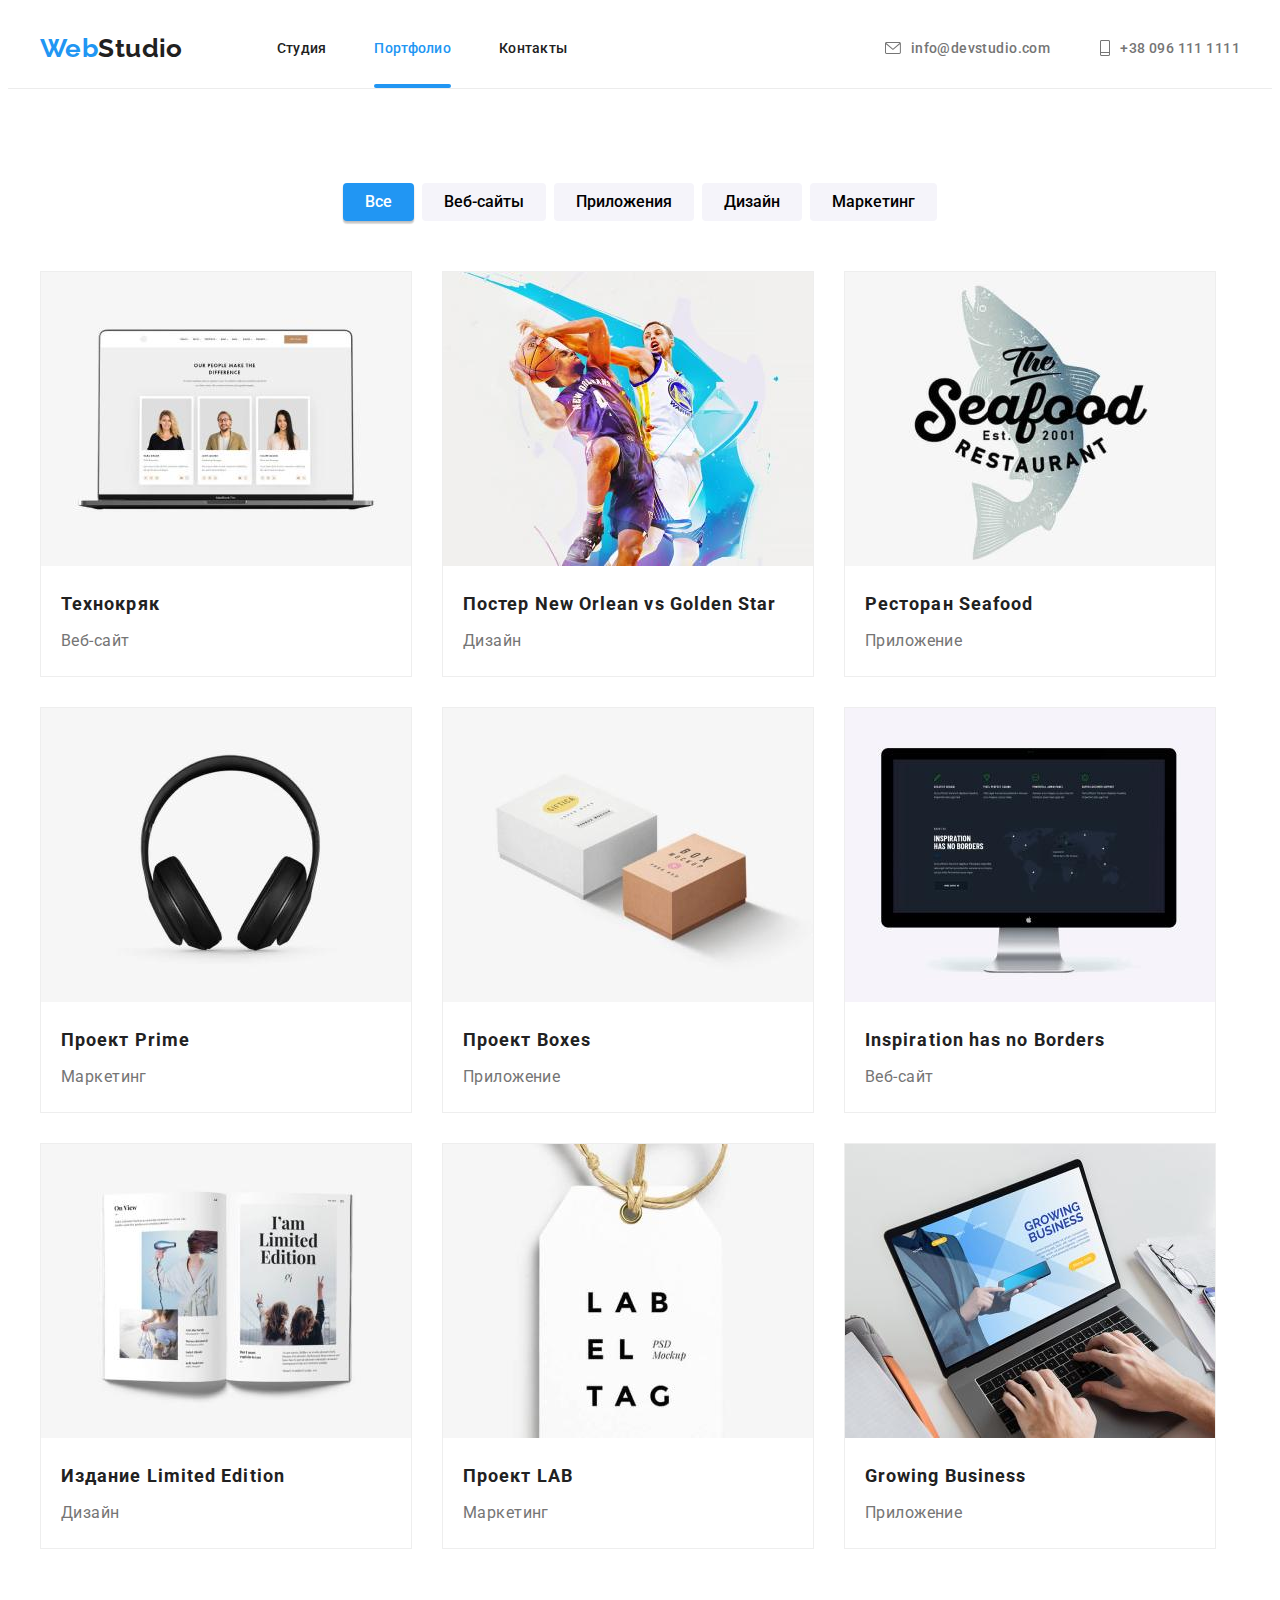
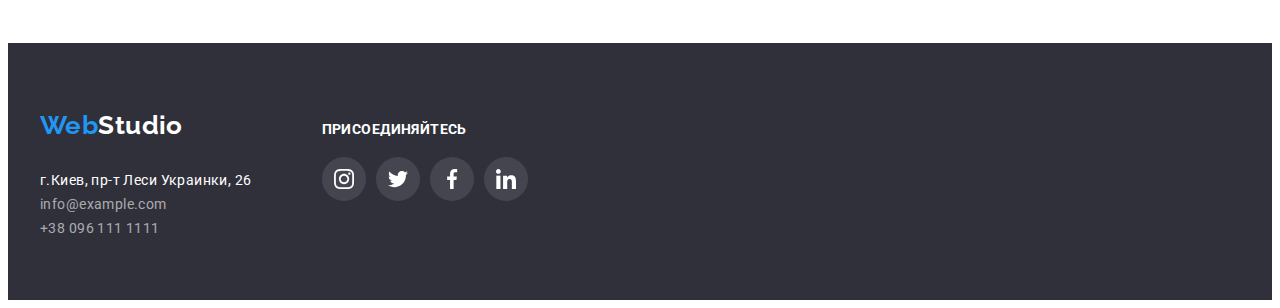
==== portfolio.html @ 5104cfa4 "Initial commit" ====
<!DOCTYPE html>
<html lang="ru">
<head>
    <meta charset="UTF-8">
    <meta http-equiv="X-UA-Compatible" content="IE=edge">
    <meta name="viewport" content="width=device-width, initial-scale=1.0">
    <title>WebStudio</title>
    <link rel="preconnect" href="https://fonts.googleapis.com">
    <link rel="preconnect" href="https://fonts.gstatic.com" crossorigin>
    <link
        href="https://fonts.googleapis.com/css2?family=Raleway:ital,wght@0,700;1,700&family=Roboto:ital,wght@0,400;0,500;0,700;0,900;1,400;1,500;1,700;1,900&display=swap"
        rel="stylesheet">
    <link rel="stylesheet" href="https://cdnjs.cloudflare.com/ajax/libs/modern-normalize/1.1.0/modern-normalize.min.css"
        integrity="sha512-wpPYUAdjBVSE4KJnH1VR1HeZfpl1ub8YT/NKx4PuQ5NmX2tKuGu6U/JRp5y+Y8XG2tV+wKQpNHVUX03MfMFn9Q=="
        crossorigin="anonymous" referrerpolicy="no-referrer" />
    <link rel="stylesheet" href="./css/style.css">
</head>
<body>
    <header>
        <div class="header-navigation container">
            <nav class="navigation">
                <a href="./index.html" class="logo link"><span>Web</span>Studio</a>
                <ul class="site-nav list">
                    <li><a href="./index.html" class="link ">Студия</a></li>
                    <li><a href="./portfolio.html" class="link current">Портфолио</a></li>
                    <li><a href="./index.html" class="link">Контакты</a></li>
                </ul>
            </nav>
            <ul class="contact-nav list">
                <li>
                    <a href="mailto:info@devstudio.com" class="link">
                    <svg class="contact-icon" height="12" width="16">
                        <use href="./images/icons.svg#mail"></use>
                    </svg>
                        info@devstudio.com
                    </a>
                </li>
                <li>
                    <a href="tel:+380961111111" class="link">
                        <svg class="contact-icon" height="16" width="10">
                            <use href="./images/icons.svg#phone"></use>
                        </svg>
                        +38 096 111 1111
                    </a>
                </li>
            </ul>
        </div>
    </header>

    <main>
        <section class="section section-works"> 
            <div class="container">
                <h1 class="visually-hidden">Работы</h1>
                <ul class="list btn-list">
                    <li class="btn-item"><button type="button" class="button active">Все</button></li>
                    <li class="btn-item"><button type="button" class="button">Веб-сайты</button></li>
                    <li class="btn-item"><button type="button" class="button">Приложения</button></li>
                    <li class="btn-item"><button type="button" class="button">Дизайн</button></li>
                    <li class="btn-item"><button type="button" class="button">Маркетинг</button></li>
                </ul>
                <ul class="list works">
                    <li class="item">
                        <a href="http://" target="_blank" rel="noopener noreferrer" >
                            <div class="item-overlay">
                                <div class="overlay">
                                <img src="./images/works/img-1.jpg" width="370" height="294" alt="Технокряк">
                                    <p class="work-description">Ресурс предлагает комплексные предложения с разным уровнем функционала и сервисов.
                                        Все это позволит посетителю получить
                                        исчерпывающие сведения о компании или частном лице.
                                    </p>
                                </div>
                            </div>
                            <div class="thumb">
                                <h2 class="title">Технокряк</h2>
                                <p class="description">Веб-сайт</p>
                            </div>
                        </a>
                    </li>
                    <li class="item">
                        <a href="http://" target="_blank" rel="noopener noreferrer">
                            <div class="item-overlay">
                                <div class="overlay">
                                <img src="./images/works/img-2.jpg" width="370" height="294" alt="Постер New Orlean vs Golden Star">
                                    <p class="work-description">Ресурс предлагает комплексные предложения с разным уровнем функционала и сервисов.
                                        Все
                                        это позволит посетителю получить
                                        исчерпывающие сведения о компании или частном лице.
                                    </p>
                                </div>
                            </div>
                            <div class="thumb">
                                <h2 class="title">Постер New Orlean vs Golden Star</h2>
                                <p class="description">Дизайн</p>
                            </div>
                        </a>
                    </li>
                    <li class="item">
                        <a href="http://" target="_blank" rel="noopener noreferrer">
                            <div class="item-overlay">
                                <div class="overlay">
                                <img src="./images/works/img-3.jpg" width="370" height="294" alt="Ресторан Seafood">
                                    <p class="work-description">Ресурс предлагает комплексные предложения с разным уровнем функционала и сервисов.
                                        Все
                                        это позволит посетителю получить
                                        исчерпывающие сведения о компании или частном лице.
                                    </p>
                                </div>
                            </div>
                            <div class="thumb">
                                <h2 class="title">Ресторан Seafood</h2>
                                <p class="description">Приложение</p>
                            </div>
                        </a>
                    </li>
                    <li class="item">
                        <a href="http://" target="_blank" rel="noopener noreferrer">
                            <div class="item-overlay">
                                <div class="overlay">
                                <img src="./images/works/img-4.jpg" width="370" height="294" alt="Проект Prime">
                                    <p class="work-description">Ресурс предлагает комплексные предложения с разным уровнем функционала и сервисов.
                                        Все
                                        это позволит посетителю получить
                                        исчерпывающие сведения о компании или частном лице.
                                    </p>
                                </div>
                            </div>
                            <div class="thumb">
                                <h2 class="title">Проект Prime</h2>
                                <p class="description">Маркетинг</p>
                            </div>
                        </a>                        
                    </li>
                    <li class="item">
                        <a href="http://" target="_blank" rel="noopener noreferrer">
                            <div class="item-overlay">
                                <div class="overlay">
                                <img src="./images/works/img-5.jpg" width="370" height="294" alt="Проект Boxes">
                                    <p class="work-description">Ресурс предлагает комплексные предложения с разным уровнем функционала и сервисов.
                                        Все
                                        это позволит посетителю получить
                                        исчерпывающие сведения о компании или частном лице.
                                    </p>
                                </div>
                            </div>
                            <div class="thumb">
                                <h2 class="title">Проект Boxes</h2>
                                <p class="description">Приложение</p>
                            </div>
                        </a>                        
                    </li>
                    <li class="item">
                        <a href="http://" target="_blank" rel="noopener noreferrer">
                            <div class="item-overlay">
                                <div class="overlay">
                                <img src="./images/works/img-6.jpg" width="370" height="294" alt="Inspiration has no Borders">
                                    <p class="work-description">Ресурс предлагает комплексные предложения с разным уровнем функционала и сервисов.
                                        Все
                                        это позволит посетителю получить
                                        исчерпывающие сведения о компании или частном лице.
                                    </p>
                                </div>
                            </div>
                            <div class="thumb">
                                <h2 class="title">Inspiration has no Borders</h2>
                                <p class="description">Веб-сайт</p>
                            </div>
                        </a>
                    </li>
                    <li class="item">
                        <a href="http://" target="_blank" rel="noopener noreferrer">
                            <div class="item-overlay">
                                <div class="overlay">
                                <img src="./images/works/img-7.jpg" width="370" height="294" alt="Издание Limited Edition">
                                    <p class="work-description">Ресурс предлагает комплексные предложения с разным уровнем функционала и сервисов.
                                        Все
                                        это позволит посетителю получить
                                        исчерпывающие сведения о компании или частном лице.
                                    </p>
                                </div>
                            </div>
                            <div class="thumb">
                                <h2 class="title">Издание Limited Edition</h2>
                                <p class="description">Дизайн</p>
                            </div>
                        </a>
                    </li>
                    <li class="item">
                        <a href="http://" target="_blank" rel="noopener noreferrer">
                            <div class="item-overlay">
                                <div class="overlay">
                                <img src="./images/works/img-8.jpg" width="370" height="294" alt="Проект LAB">
                                    <p class="work-description">Ресурс предлагает комплексные предложения с разным уровнем функционала и сервисов.
                                        Все
                                        это позволит посетителю получить
                                        исчерпывающие сведения о компании или частном лице.
                                    </p>
                                </div>
                            </div>
                            <div class="thumb">
                                <h2 class="title">Проект LAB</h2>
                                <p class="description">Маркетинг</p>
                            </div>
                        </a>                        
                    </li>
                    <li class="item">
                        <a href="http://" target="_blank" rel="noopener noreferrer">
                            <div class="item-overlay">
                                <div class="overlay">
                                <img src="./images/works/img-9.jpg" width="370" height="294" alt="Growing Business">
                                    <p class="work-description">Ресурс предлагает комплексные предложения с разным уровнем функционала и сервисов.
                                        Все
                                        это позволит посетителю получить
                                        исчерпывающие сведения о компании или частном лице.
                                    </p>
                                </div>
                            </div>
                            <div class="thumb">
                                <h2 class="title">Growing Business</h2>
                                <p class="description">Приложение</p>
                            </div>
                        </a>
                    </li>
                </ul>
            </div>
        </section>
    </main>

    <footer class="page-footer">
        <div class="container">
            <div class="addresses">
                <a href="./index.html" class="logo link"><span>Web</span>Studio</a>
                <address>
                    <ul class="list">
                        <li><a href="https://goo.gl/maps/9CEq8eHZYr2QsSDd7" class="link address" target="_blank"
                                rel="noopener noreferrer">г.Киев, пр-т Леси Украинки, 26</a></li>
                        <li><a href="mailto:info@example.com" class="link">info@example.com</a></li>
                        <li><a href="tel:+380991111111" class="link">+38 096 111 1111</a></li>
                    </ul>
                </address>
            </div>
            <div class="join">
                <h2 class="title">Присоединяйтесь</h2>
                <ul class="social-links list">
                    <li class="item">
                        <a class="social-link link" href="http://" target="_blank" rel="noopener noreferrer">
                            <svg class="social-icon" height="20" width="20">
                                <use href="./images/icons.svg#instagram"></use>
                            </svg>
                        </a>
                    </li>
                    <li class="item">
                        <a class="social-link link" href="http://" target="_blank" rel="noopener noreferrer">
                            <svg class="social-icon" height="20" width="20">
                                <use href="./images/icons.svg#twitter"></use>
                            </svg>
                        </a>
                    </li>
                    <li class="item">
                        <a class="social-link link" href="http://" target="_blank" rel="noopener noreferrer">
                            <svg class="social-icon" height="20" width="20">
                                <use href="./images/icons.svg#facebook"></use>
                            </svg>
                        </a>
                    </li>
                    <li class="item">
                        <a class="social-link link" href="http://" target="_blank" rel="noopener noreferrer">
                            <svg class="social-icon" height="20" width="20">
                                <use href="./images/icons.svg#linkedin"></use>
                            </svg>
                        </a>
                    </li>
                </ul>
            </div>
        </div>
    </footer>
</body>
</html>
---- css/style.css ----
:root{
    --text-color: #212121;
    --accent: #2196F3;
    --primary-grey: #757575;
    --primary-white: #ffffff;
    --hero-color: #2F303A;
    --icons-color: #AFB1B8;

    --animation: 250ms cubic-bezier(0.4, 0, 0.2, 1);
}

body{
    background-color: var(--primary-white);
    font-family: 'Roboto', sans-serif;
    color: var(--text-color);
    font-size: 14px;
    letter-spacing: .03em;
}  

h1, 
h2, 
h3, 
h4,
ul,
li, 
p{
    margin: 0;
    padding: 0;
}

a{
    text-decoration: none;
}

img{
    display: block;
    max-width: 100%;
    height: auto;
}

.list{
    list-style: none;
    margin: 0;
}

.link{
    text-decoration: none;
}
.container{
    margin: 0 auto;
    width: 1200px;
    padding: 0 15px;
}
.section{
    padding: 94px 0px;
}

.section .title{
    font-size: 36px;
    line-height: calc(42.19/36);
    text-align: center;
}

/* Navigations */

.header-navigation{
    display: flex;
    align-items: center;
}

.navigation{
    display: flex;
    align-items: center;
    margin-right: auto;
}

.site-nav .link{
    color: var(--text-color);
    font-weight: 500;
    line-height: calc(16/14);
    letter-spacing: .02em;

    transition: color var(--animation);
}

.site-nav.list{
    display: flex;
    justify-content: center;
}

.logo.link{
    margin-right: 94px;
}

.contact-nav{
    display: flex;
    align-items: center;
}

.site-nav li:not(:last-child){
    margin-right: 48px;
}

.contact-nav li:not(:last-child){
    margin-right: 50px;
}

.site-nav li{
    padding: 32px 0;
}

.site-nav .current,
.logo span,
.site-nav .link:hover,
.site-nav .link:focus,
.contact-nav .link:hover,
.contact-nav .link:focus{
    color: var(--accent);
}

.site-nav .current{
    position: relative;
}

.site-nav .current::after{
    content: "";
    position: absolute;
    bottom: 0;
    left: 0;

    transform: translateY(32px);
    display: inline-block;
    width: 100%;
    height: 4px;
    border-radius: 2px;
    background-color: var(--accent);
}

.contact-nav .link{
    color: var(--primary-grey);
    font-weight: 500;
    display: flex;
    align-items: center;

    transition: color var(--animation);
}

.contact-nav .contact-icon{
    margin-right: 10px;
    fill: currentColor;
}

.logo{
    font-family: 'Raleway', sans-serif;
    font-weight: 700;
    font-size: 26px;
    line-height: calc(31/26);
    color: var(--text-color);
}

.section-order{
    background-color: var(--hero-color);
    background-image: linear-gradient(
        to right, 
        rgba(47, 48, 58, 0.4), 
        rgba(47, 48, 58, 0.4)
        ), 
        url('../images/hero.jpg');

    max-width: 1600px;
    margin: 0 auto;

    background-repeat: no-repeat;
    background-size: cover;
    background-position: center;

    padding: 200px 0;
}

.section-order .section-title{
    text-transform: uppercase;
    font-weight: 900;
    font-size: 44px;
    line-height: calc(60/44);
    letter-spacing: .06em;

    width: 696px;

    text-align: center;

    margin: 0 auto;
    margin-bottom: 30px;

    color: var(--primary-white);
}

.section-order .container{
    text-align: center;
}

.section-order .button{
    font-weight: 700;
    font-size: 16px;
    line-height: calc(30/16);
    letter-spacing: .03em;
    text-align: center;

    border-radius: 4px;
    border: 0;

    padding: 10px 32px;

    background-color: var(--accent);
    color: var(--primary-white);

    cursor: pointer;
}

.section-order .button:hover,
.section-order .button:focus{
    box-shadow: 0px 2px 2px rgba(0, 0, 0, 0.2),
                0px 1px 1px rgba(0, 0, 0, 0.14),
                0px 1px 3px rgba(0, 0, 0, 0.12);
}

.section-features .title{
    font-size: 14px;
    text-align: left;
    text-transform: uppercase;
    line-height: calc(16.41/14);
    margin-bottom: 10px;
}

.section-features .thumb{
    width: 270px;
    height: 120px;
    background-color: #F5F4FA;
    border-radius: 4px;
    display: flex;
    justify-content: center;
    align-items: center;
    margin-bottom: 30px;
}

.section-features .description{
    line-height: calc(24/14);
    color: var(--primary-grey);
}

.section-features .item:not(:last-child){
    margin-right: 30px;
}

.section-features .list{
    display: flex;
}

.section-features .item{
    width: 270px;
}

.section.about{
    padding-top: 0;
}

.section.about>.container>.title{
    margin-bottom: 50px;
}

.section.about .list{
    display: flex;
}

.section.about .item:not(:last-child){
    margin-right: 30px;
}

.about-overlay{
    position: relative;
}

.about .description{
    position: absolute;
    bottom: 0;
    left: 0;

    width: 100%;

    padding-top: 27px;
    padding-bottom: 27px;

    background-color: rgba(47, 48, 58, 0.8);
    color: var(--primary-white);

    text-transform: uppercase;
    font-weight: 700;
    text-align: center;
}

.section.team{
    background-color: #F5F4FA;
}

.section .teammate{
    background-color: #ffffff;
    width: 270px;
    border-radius: 0 0 4px 4px;
    box-shadow: 0px 2px 2px rgba(0, 0, 0, 0.2),
                0px 1px 1px rgba(0, 0, 0, 0.14),
                0px 1px 3px rgba(0, 0, 0, 0.12);
}

.section.team .list{
    display: flex;
}
.section.team h2{
    margin-bottom: 50px;
}

.section.team .teammate:not(:last-child){
    margin-right: 30px;
}

.teammate .title{
    font-weight: 500;
    font-size: 16px;
    line-height: calc(18.75/16);
    text-align: center;
    margin-bottom: 10px;
}

.teammate .description{
    font-size: 16px;
    line-height: calc(18.75/16);
    text-align: center;
    color: var(--primary-grey);
    margin-bottom: 16px;
}

.teammate .thumb{
    padding-top: 30px;
    padding-bottom: 30px;
}

.social-links{
    display: flex;
    justify-content: center;
}

.social-links .item:not(:last-child){
    margin-right: 10px;
}

.social-link{
    display: flex;
    align-items: center;
    justify-content: center;
    width: 44px;
    height: 44px;
    background-color: var(--primary-white);
    color: var(--icons-color);
    border-radius: 50%;

    transition: background-color var(--animation),
                color var(--animation);
}

.social-link:hover,
.social-link:focus{
    background-color: var(--accent);
    color: var(--primary-white);
}

.social-icon,
.client-icon{
    fill: currentColor;
}

.section-clients .title{
    margin-bottom: 50px;
}

.client-links{
    display: flex;
    justify-content: center;
}

.client-links .item:not(:last-child){
    margin-right: 30px;
}

.client-link{
    display: flex;
    align-items: center;
    justify-content: center;
    width: 170px;
    height: 92px;
    color: var(--icons-color);
    border: 1px solid var(--icons-color);
    border-radius: 4px;

    transition: color var(--animation), border-color var(--animation);
}

.client-link:hover,
.client-link:focus{
    color: var(--accent);
    border-color: var(--accent);
}

.page-footer .logo.link{
    margin-right: 0;
}

.page-footer{
    background-color: #2F303A;
    padding-top: 60px;
    padding-bottom: 60px;
}

.page-footer .container{
    display: flex;
    align-items: baseline;
}

.addresses{
    margin-right: 70px;
}

.join .title{
    text-transform: uppercase;
    font-size: 14px;
    color: var(--primary-white);
}


.page-footer .link{
    line-height: calc(24/14);
    color: rgba(255, 255, 255, .6);
    font-style: normal;
    text-decoration: none;

    transition: color var(--animation);
}

.page-footer .social-link{
    background-color: rgba(255, 255, 255, 0.1);
    color: var(--primary-white);

    transition: background-color var(--animation);
}

.page-footer .social-link:hover,
.page-footer .social-link:focus{
    background-color: var(--accent);
}

.page-footer .logo,
.page-footer .title{
    display: block;
    margin-bottom: 20px;
}

.page-footer .logo,
.page-footer .link.address{
    color: var(--primary-white);
}

.page-footer [href^="mailto"]:hover,
.page-footer  [href^="mailto"]:focus,
.page-footer [href^="tel"]:hover,
.page-footer  [href^="tel"]:focus{
    color: var(--accent);
}

.backdrop{
    position: fixed;
    top: 0;
    right: 0;
    width: 100%;
    height: 100%;

    opacity: 1;
    visibility: visible;
    pointer-events: initial;

    background-color: rgba(0, 0, 0, 0.2);

    transition: opacity var(--animation),
                visibility var(--animation);
}

.modal{
    position: absolute;
    top: 50%;
    left: 50%;

    min-width: 528px;
    min-height: 581px;

    transform: translate(-50%, -50%);

    background-color: var(--primary-white);
    border-radius: 4px;

    box-shadow: 0px 2px 1px rgba(0, 0, 0, 0.2),
                0px 1px 1px rgba(0, 0, 0, 0.14),
                0px 1px 3px rgba(0, 0, 0, 0.12);
}

.modal-close-btn{
    position: absolute;
    top: 8px;
    right: 8px;

    background-color: var(--primary-white);
    width: 30px;
    height: 30px;
    border-radius: 50%;
    border: 1px solid rgba(0, 0, 0, 0.1);

    display: flex;
    align-items: center;
    justify-content: center;

    cursor: pointer;
}

.backdrop.is-hidden{
    opacity: 0;
    visibility: hidden;
    pointer-events: none;
}

.section-works{
    border-top: 1px solid #ececec;
}

.section-works .button{
    background-color: #F5F4FA;
    font-family: inherit;
    border-radius: 4px;
    font-weight: 500;
    font-size: 16px;
    line-height: calc(26/16);
    text-align: center;
    border: none;
    padding: 6px 22px;
    cursor: pointer;

    transition: color var(--animation),
                background-color var(--animation),
                box-shadow var(--animation);
}

.btn-list{
    display: flex;
    align-items: center;
    text-align: center;
    margin-bottom: 50px;
    justify-content: center;
}
.btn-item:not(:last-child){
    margin-right: 8px;
}

.section-works .active,
.section-works .button:hover,
.section-works .button:focus{
    color: var(--primary-white);
    background-color: var(--accent);
    box-shadow: 0px 2px 2px rgba(0, 0, 0, 0.12),
                0px 1px 2px rgba(0, 0, 0, 0.08),
                0px 3px 1px rgba(0, 0, 0, 0.1);
}

.list.works{
    display: flex;
    flex-wrap: wrap;
}

.works .title{
    font-size: 18px;
    text-align: left;
    line-height: calc(36/18);
    letter-spacing: .06em;
    color: var(--text-color);
}
.works .description{
    font-size: 16px;
    line-height: calc(30/16);
    color: var(--primary-grey);
}
.works .item{
    background-color: var(--primary-white);
    border: 1px solid #eeeeee;
    width: 370px;

    transition: box-shadow var(--animation);
    display: inline-block;
}

.overlay{
    display: flex;
    align-items: center;
    justify-content: center;

    position: relative;
    overflow: hidden;
}

.work-description{
    color: var(--primary-white);
    font-weight: 400;
    font-size: 18px;
    line-height: calc(28/18);


    background-color: rgba(33, 150, 243, 0.9);
    padding: 63px 24px;

    width: 100%;
    position: absolute;
    top: 0;
    left: 0;
    
    transform: translateY(100%);

    transition: transform var(--animation);
}

.works a{
    display: inline-block;

    transition: box-shadow var(--animation);
}

.works a:hover .work-description,
.works a:focus .work-description{
    transform: translateY(0);
}

.works a:hover,
.works a:focus{
        box-shadow: 1px 4px 6px rgba(0, 0, 0, 0.16),
                0px 4px 4px rgba(0, 0, 0, 0.06),
                0px 1px 1px rgba(0, 0, 0, 0.12);
}

.works .item:not(:nth-child(3n)){
    margin-right: 30px;
}

.works .item:not(:nth-last-child(-n + 3)){          
    margin-bottom: 30px;
}

.works .item .title{
    margin-bottom: 4px;
}

.works .thumb{
    padding-top: 20px;
    padding-left: 20px;
    padding-bottom: 20px;
}

.visually-hidden {
  position: absolute;
  width: 1px;
  height: 1px;
  margin: -1px;
  border: 0;
  padding: 0;
  
  white-space: nowrap;
  clip-path: inset(100%);
  clip: rect(0 0 0 0);
  overflow: hidden;
}
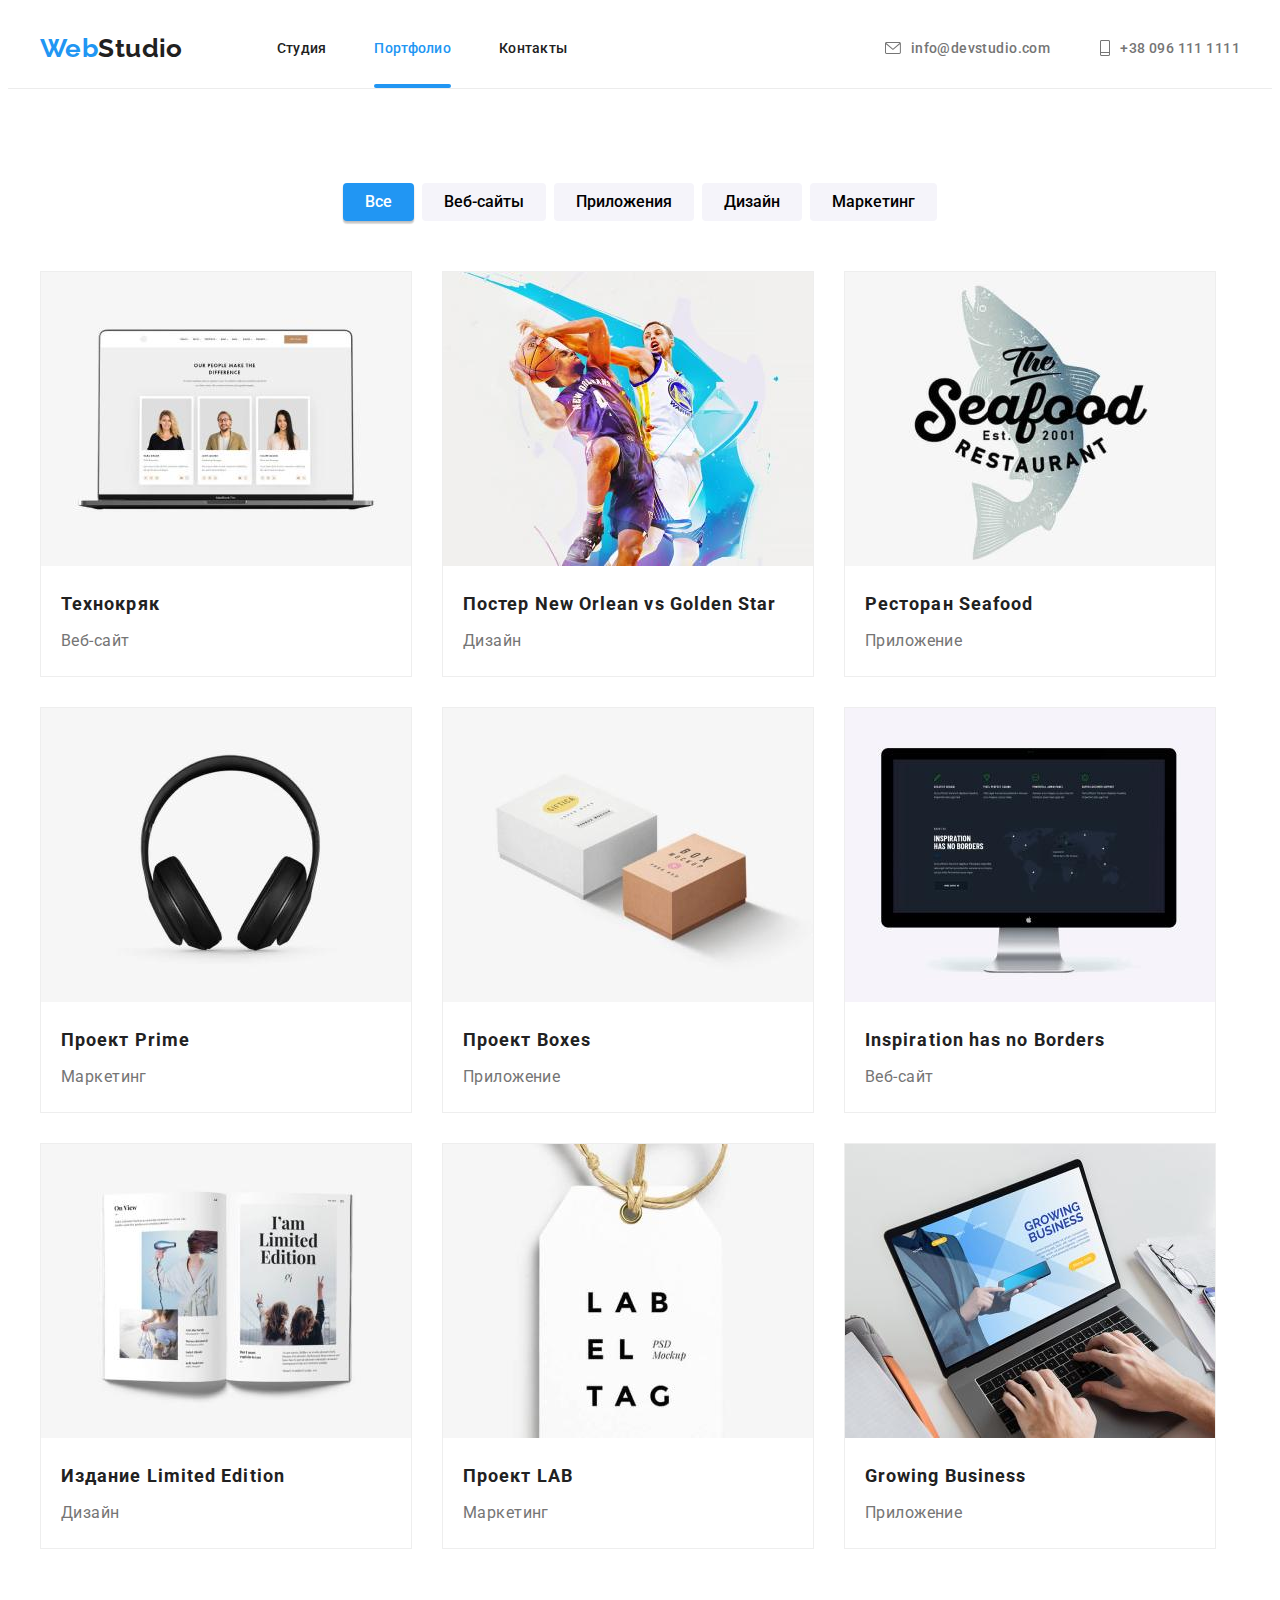
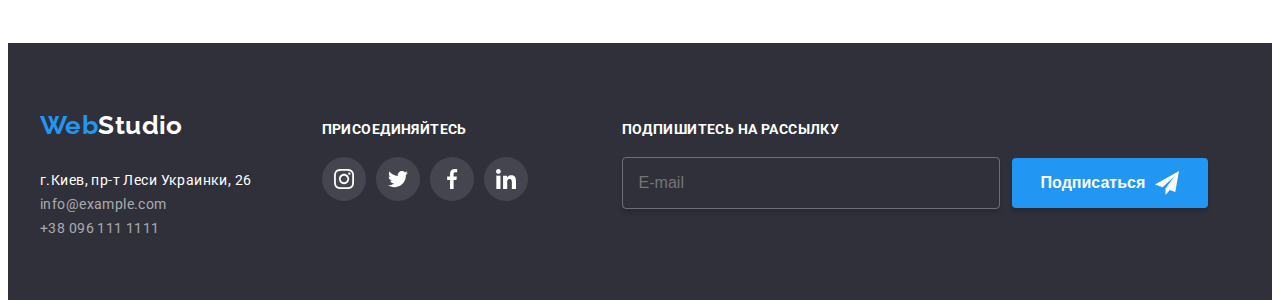
==== commit 19e179ca: "small fixes" ====
--- a/portfolio.html
+++ b/portfolio.html
@@ -271,6 +271,18 @@
                     </li>
                 </ul>
             </div>
+            <div class="subscribe">
+                <h2 class="title">Подпишитесь на рассылку</h2>
+                <div class="form-subscribe">
+                    <input class="subscribe-email" type="email" name="email" id="" placeholder="E-mail">
+                    <button type="submit" class="button">
+                        <span class="btn-title">Подписаться</span>
+                        <svg class="icon-send" width="24" height="24">
+                            <use href="./images/icons.svg#send"></use>
+                        </svg>
+                    </button>
+                </div>
+            </div>
         </div>
     </footer>
 </body>
--- a/css/style.css
+++ b/css/style.css
@@ -433,6 +433,69 @@
     color: var(--primary-white);
 }
 
+.subscribe{
+    margin-left: 94px;
+}
+
+.subscribe .title{
+    font-size: 14px;
+    font-weight: 700;
+    line-height: calc(16/14);
+    text-transform: uppercase;
+    color: var(--primary-white);
+}
+
+.form-subscribe{
+    display: flex;
+    align-items: center;
+    justify-content: center;
+}
+
+.form-subscribe .subscribe-email{
+    min-width: 358px;
+
+    padding-top: 15px;
+    padding-bottom: 15px;
+    padding-left: 16px;
+
+    color: rgba(255, 255, 255, 0.6);
+    font-size: 16px;
+    line-height: calc(20/16);
+
+    border: 1px solid rgba(255, 255, 255, 0.3);
+    border-radius: 4px;
+
+    background-color: inherit;
+
+    box-shadow: 0px 4px 4px rgba(0, 0, 0, 0.15);
+}
+
+.form-subscribe .button{
+    margin-left: 12px;
+    padding: 10px 29px;
+
+    background-color: var(--accent);
+
+    font-size: 16px;
+    font-weight: 700;
+    line-height: calc(30/16);
+    color: var(--primary-white);
+
+    border-radius: 4px;
+    border: 0;
+    box-shadow: 0px 4px 4px rgba(0, 0, 0, 0.15);
+
+    display: inline-flex;
+    align-items: center;
+    justify-content: center;
+
+    cursor: pointer;
+}
+
+.form-subscribe .icon-send{
+    margin-left: 10px;
+    fill: currentColor;
+}
 
 .page-footer .link{
     line-height: calc(24/14);
@@ -522,6 +585,170 @@
     display: flex;
     align-items: center;
     justify-content: center;
+
+    cursor: pointer;
+
+    transition: fill var(--animation);
+}
+
+.modal-close-btn:hover,
+.modal-close-btn:focus{
+    fill: var(--accent);
+}
+
+.form-container{
+    padding: 40px;
+    margin: 0 auto;
+    text-align: center;
+}
+
+.form-container .title{
+    font-size: 20px;
+    font-weight: 700;
+    line-height: calc(23.44/20);
+}
+
+.form-modal{
+    display: flex;
+    flex-direction: column;
+}
+
+.form-modal .form-label{
+    margin-top: 10px;
+    margin-bottom: 4px;
+
+    font-size: 12px;
+    line-height: calc(14/12);
+    letter-spacing: .01em;
+}
+
+.form-modal {
+    text-align: left;
+    color: var(--primary-grey);
+}
+
+.form-modal .form-input{
+    padding-left: 42px;
+    padding-top: 12px;
+    padding-bottom: 12px;
+
+    width: 100%;
+
+    border: 1px solid rgba(33, 33, 33, 0.2);
+    border-radius: 4px;
+
+    transition: border-color var(--animation);
+
+    cursor: pointer;
+}
+
+.form-modal textarea{
+    padding: 12px 16px;
+    resize: none;
+    min-height: 120px;
+
+    border: 1px solid rgba(33, 33, 33, 0.2);
+    border-radius: 4px;
+
+    transition: border-color var(--animation);
+
+    cursor: pointer;
+}
+.form-modal textarea::placeholder{
+    line-height: calc(16/14);
+    letter-spacing: .01em;
+    color: rgba(117, 117, 117, 0.5);
+}
+
+.form-modal input:hover,
+.form-modal input:focus,
+.form-modal textarea:hover,
+.form-modal textarea:focus{
+    border-color: var(--accent);
+    fill: var(--accent);
+}
+
+.form-modal .form-input:hover + .icon-modal,
+.form-modal .form-input:focus + .icon-modal{
+    fill: var(--accent);
+}
+
+.form-container .thumb-modal:hover,
+.form-modal input:focus .thumb-modal .icon-modal{
+    fill: var(--accent);
+}
+
+.form-container .icon-modal{
+    position: absolute;
+    top: 50%;
+    left: 14px;
+
+    transform: translateY(-50%);
+}
+
+.form-container .thumb-modal{
+    position: relative;
+}
+
+.form-modal .icon-modal{
+    fill: var(--text-color);
+
+    transition: fill var(--animation);
+}
+
+.form-modal .form-checkbox{
+    margin-top: 20px;
+    
+    display: flex;
+    align-items: center;
+    justify-content: center;
+    gap: 7px;
+}
+
+.form-checkbox .user-agreement{
+    line-height: calc(24/14);
+}
+
+.form-checkbox a{
+    color: var(--accent);
+    text-decoration: underline;
+}
+
+.form-checkbox-input:checked + .custom-checkbox{
+    color: var(--primary-white);
+}
+
+.form-checkbox .custom-checkbox{
+    display: inline-flex;
+    justify-content: center;
+    align-items: center;
+
+    background-color: var(--accent);
+    border-radius: 2px;
+    color: var(--accent);
+
+    transition: color var(--animation);
+}
+
+.form-checkbox .icon-check{
+    fill: currentColor;
+}
+
+.form-container .btn-send{
+    padding: 10px 55px;
+    color: var(--primary-white);
+    background-color: #188CE8;
+
+    font-size: 16px;
+    font-weight: 700;
+    line-height: calc(30/16);
+    letter-spacing: .06em;
+
+    box-shadow: 0px 4px 4px rgba(0, 0, 0, 0.15);
+    border-radius: 4px;
+    border: 0;
+
+    margin-top: 30px;
 
     cursor: pointer;
 }
